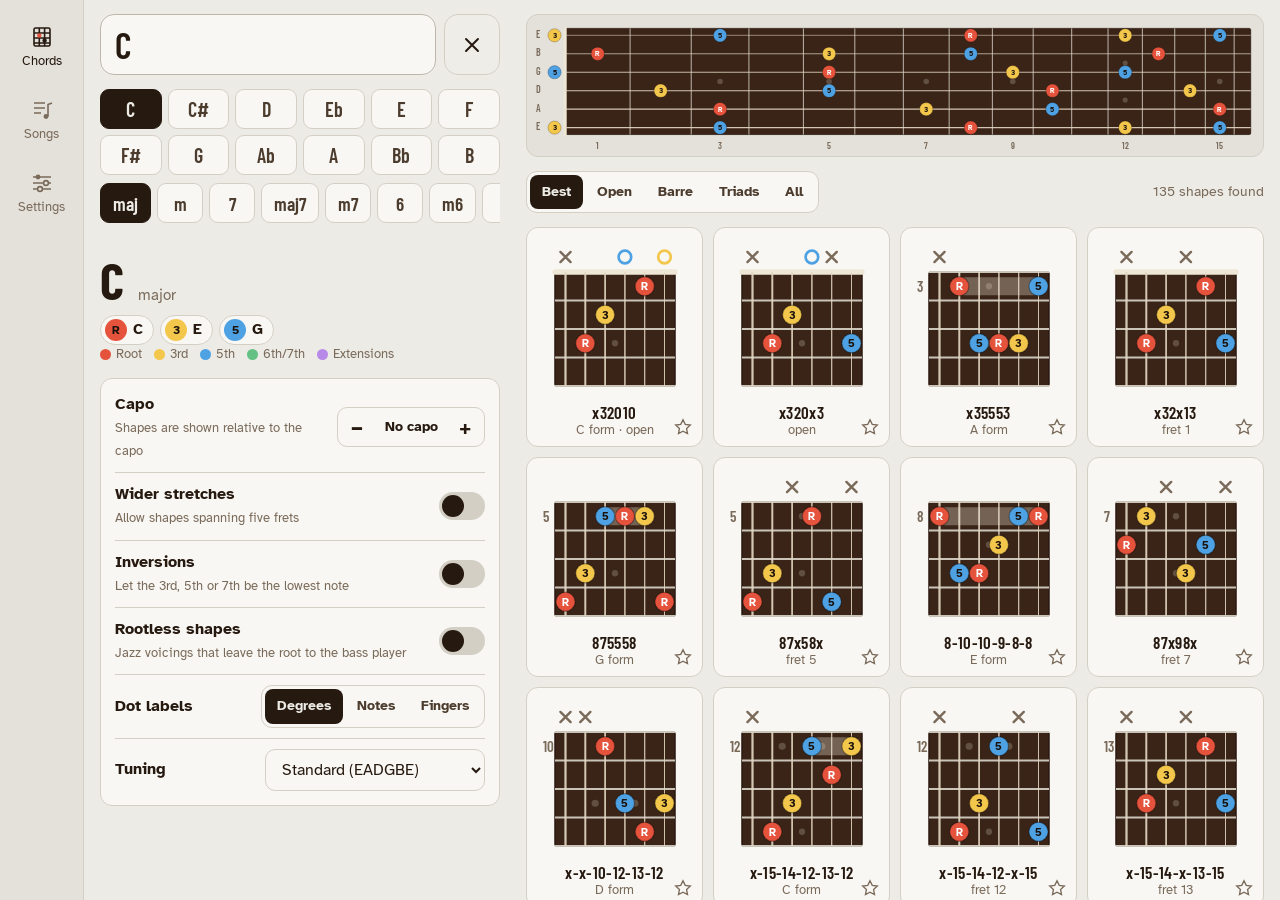
==== web/index.html @ 0d493cba "Fretwise 1.0.0: chord finder, songs, Android shell Co-Authored-By: Claude Opus 5.5 <noreply@anthropi" ====
<!doctype html>
<html lang="en">
<head>
<meta charset="utf-8">
<meta name="viewport" content="width=device-width, initial-scale=1, viewport-fit=cover">
<title>Fretwise</title>
<meta name="description" content="Chord shapes, neck maps and song sheets for guitar.">
<meta name="theme-color" content="#1d1511">
<meta name="apple-mobile-web-app-capable" content="yes">
<meta name="mobile-web-app-capable" content="yes">
<meta name="apple-mobile-web-app-status-bar-style" content="black-translucent">
<meta name="apple-mobile-web-app-title" content="Fretwise">
<link rel="manifest" href="manifest.webmanifest">
<link rel="icon" href="icons/icon-192.png">
<link rel="apple-touch-icon" href="icons/apple-touch-icon.png">
<link rel="stylesheet" href="css/app.css">
</head>
<body>
<div id="app">
  <main id="view" tabindex="-1"></main>
  <nav class="tabs" aria-label="Sections">
    <button data-go="#/chords" aria-label="Chords">
      <svg viewBox="0 0 26 26" fill="none" stroke="currentColor" stroke-width="1.6" aria-hidden="true"><rect x="5" y="4" width="16" height="18" rx="1.5"/><path d="M5 9h16M5 14h16M5 19h16M10.3 4v18M15.6 4v18"/><circle class="ac" cx="10.3" cy="11.5" r="2.2" fill="currentColor" stroke="none"/><circle cx="15.6" cy="16.5" r="2.2" fill="currentColor" stroke="none"/></svg>
      <span>Chords</span>
    </button>
    <button data-go="#/songs" aria-label="Songs">
      <svg viewBox="0 0 26 26" fill="none" stroke="currentColor" stroke-width="1.6" aria-hidden="true"><path d="M5 6h11M5 11h11M5 16h7"/><path d="M19 19.5V7.5l4-1.5"/><circle class="ac" cx="17" cy="19.5" r="2.4" fill="currentColor" stroke="none"/></svg>
      <span>Songs</span>
    </button>
    <button data-go="#/settings" aria-label="Settings">
      <svg viewBox="0 0 26 26" fill="none" stroke="currentColor" stroke-width="1.6" aria-hidden="true"><path d="M4 7h18M4 13h18M4 19h18"/><circle class="ac" cx="9" cy="7" r="2.4" fill="currentColor" stroke="none"/><circle cx="17" cy="13" r="2.4" fill="var(--bg-2)"/><circle cx="11" cy="19" r="2.4" fill="var(--bg-2)"/></svg>
      <span>Settings</span>
    </button>
  </nav>
</div>
<div id="toast" class="hidden" role="status" aria-live="polite"></div>
<script type="module" src="js/app.js"></script>
</body>
</html>
---- web/css/app.css ----
@font-face { font-family: "Atkinson"; src: url(../fonts/atkinson-hyperlegible-latin-400-normal.woff2) format("woff2"); font-weight: 400; font-display: swap; }
@font-face { font-family: "Atkinson"; src: url(../fonts/atkinson-hyperlegible-latin-700-normal.woff2) format("woff2"); font-weight: 700; font-display: swap; }
@font-face { font-family: "Barlow C"; src: url(../fonts/barlow-condensed-latin-500-normal.woff2) format("woff2"); font-weight: 500; font-display: swap; }
@font-face { font-family: "Barlow C"; src: url(../fonts/barlow-condensed-latin-600-normal.woff2) format("woff2"); font-weight: 600; font-display: swap; }
@font-face { font-family: "Barlow C"; src: url(../fonts/barlow-condensed-latin-700-normal.woff2) format("woff2"); font-weight: 700; font-display: swap; }

/* Stage: dark, warm, for dim rooms and gigs */
:root, :root[data-theme="stage"] {
  --bg: #1d1511;
  --bg-2: #241a15;
  --panel: #2b201a;
  --panel-2: #352820;
  --line: #4a392d;
  --line-2: #5d483a;
  --ink: #f2eadf;
  --ink-2: #d2c4b2;
  --muted: #a08d79;
  --chord: #f0bc68;
  --focus: #8fd0ff;
  --on-accent: #1d1511;
  --shadow: 0 10px 30px rgba(0, 0, 0, .45);
  color-scheme: dark;
}
/* Day: pale, for practice by a window */
:root[data-theme="day"] {
  --bg: #ecebe6;
  --bg-2: #e3e1da;
  --panel: #f8f7f3;
  --panel-2: #efede7;
  --line: #d3cfc4;
  --line-2: #bdb7aa;
  --ink: #26190f;
  --ink-2: #4c3c2e;
  --muted: #7a6a5a;
  --chord: #a3511c;
  --focus: #1d6fb8;
  --on-accent: #fff;
  --shadow: 0 10px 30px rgba(60, 40, 20, .18);
  color-scheme: light;
}
@media (prefers-color-scheme: light) {
  :root:not([data-theme]) , :root[data-theme="auto"] {
    --bg: #ecebe6; --bg-2: #e3e1da; --panel: #f8f7f3; --panel-2: #efede7; --line: #d3cfc4; --line-2: #bdb7aa;
    --ink: #26190f; --ink-2: #4c3c2e; --muted: #7a6a5a; --chord: #a3511c; --focus: #1d6fb8; --on-accent: #fff;
    --shadow: 0 10px 30px rgba(60, 40, 20, .18); color-scheme: light;
  }
}
:root {
  /* Degree colours: the same in both themes so a shape always reads the same */
  --deg-root: #e5533d;
  --deg-third: #f3c64c;
  --deg-fifth: #4ea2e3;
  --deg-seventh: #63c184;
  --deg-ext: #b88ae8;
  --deg-bass: #a8a196;
  /* The fretboard itself */
  --wood: #3a2418;
  --wood-edge: #2a190f;
  --fret: #c9c3b8;
  --nut: #efe7d6;
  --string: #e4d8c3;
  --inlay: #efe7d8;
  --font-ui: "Atkinson", system-ui, -apple-system, "Segoe UI", Roboto, sans-serif;
  --font-chord: "Barlow C", "Roboto Condensed", "Arial Narrow", sans-serif;
  --r: 12px;
  --safe-t: env(safe-area-inset-top, 0px);
  --safe-b: env(safe-area-inset-bottom, 0px);
  --safe-l: env(safe-area-inset-left, 0px);
  --safe-r: env(safe-area-inset-right, 0px);
}

* { box-sizing: border-box; }
html, body { margin: 0; height: 100%; }
body {
  background: var(--bg);
  color: var(--ink);
  font: 400 16px/1.45 var(--font-ui);
  -webkit-text-size-adjust: 100%;
  -webkit-tap-highlight-color: transparent;
  overscroll-behavior-y: none;
}
button, input, select, textarea { font: inherit; color: inherit; }
button { cursor: pointer; }
:focus-visible { outline: 2px solid var(--focus); outline-offset: 2px; }
.hidden { display: none !important; }
.muted { color: var(--muted); }
.sr { position: absolute; width: 1px; height: 1px; overflow: hidden; clip: rect(0 0 0 0); }

/* ---------- shell ---------- */
#app { display: grid; height: 100%; grid-template-rows: 1fr auto; }
#view { overflow-y: auto; overflow-x: hidden; -webkit-overflow-scrolling: touch; padding-top: var(--safe-t); padding-left: var(--safe-l); padding-right: var(--safe-r); }
nav.tabs {
  display: flex; justify-content: space-around;
  background: var(--bg-2); border-top: 1px solid var(--line);
  padding: 4px 8px calc(4px + var(--safe-b));
}
nav.tabs button {
  flex: 1; max-width: 160px; background: none; border: 0; padding: 6px 4px 4px;
  display: flex; flex-direction: column; align-items: center; gap: 2px;
  color: var(--muted); font-size: 13px; border-radius: 10px;
}
nav.tabs button svg { width: 26px; height: 26px; }
nav.tabs button[aria-current="page"] { color: var(--ink); }
nav.tabs button[aria-current="page"] svg .ac { fill: var(--deg-root); }

@media (min-width: 900px) {
  #app { grid-template-columns: 84px 1fr; grid-template-rows: 1fr; }
  nav.tabs { order: -1; flex-direction: column; justify-content: flex-start; gap: 6px; border-top: 0; border-right: 1px solid var(--line); padding: calc(14px + var(--safe-t)) 6px 14px calc(6px + var(--safe-l)); }
  nav.tabs button { flex: 0; padding: 10px 4px; }
  #view { padding-left: 0; }
}

.page { padding: 14px 16px 40px; max-width: 1400px; margin: 0 auto; }
.page h1 { font: 700 26px/1.2 var(--font-ui); margin: 6px 0 14px; letter-spacing: -.01em; }
.row { display: flex; gap: 8px; align-items: center; flex-wrap: wrap; }
.grow { flex: 1; min-width: 0; }

.btn {
  display: inline-flex; align-items: center; justify-content: center; gap: 6px;
  min-height: 42px; padding: 0 14px; border-radius: 10px;
  background: var(--panel-2); border: 1px solid var(--line); color: var(--ink);
  font-weight: 700; font-size: 15px; white-space: nowrap;
}
.btn svg { width: 20px; height: 20px; }
.btn.pri { background: var(--ink); color: var(--bg); border-color: var(--ink); }
.btn.ghost { background: none; border-color: transparent; }
.btn.sm { min-height: 34px; padding: 0 10px; font-size: 14px; border-radius: 8px; }
.btn.icon { padding: 0; width: 42px; }
.btn.sm.icon { width: 34px; }
.btn.danger { color: var(--deg-root); }
.btn:disabled { opacity: .4; cursor: default; }

.inp, .sel, textarea.inp {
  background: var(--panel); border: 1px solid var(--line); border-radius: 10px;
  min-height: 42px; padding: 8px 12px; width: 100%;
}
textarea.inp { min-height: 50vh; font: 400 15px/1.5 ui-monospace, "SF Mono", Menlo, Consolas, monospace; resize: vertical; white-space: pre; overflow-wrap: normal; overflow-x: auto; }
label.f { display: grid; gap: 4px; font-size: 14px; color: var(--muted); }
label.f > span { font-weight: 700; color: var(--ink-2); }

.seg { display: inline-flex; background: var(--panel); border: 1px solid var(--line); border-radius: 11px; padding: 3px; gap: 2px; overflow-x: auto; max-width: 100%; scrollbar-width: none; }
.seg::-webkit-scrollbar { display: none; }
.seg button { border: 0; background: none; padding: 7px 12px; border-radius: 8px; color: var(--ink-2); font-weight: 700; font-size: 14px; white-space: nowrap; }
.seg button[aria-pressed="true"] { background: var(--ink); color: var(--bg); }

.stepper { display: inline-flex; align-items: center; background: var(--panel); border: 1px solid var(--line); border-radius: 10px; }
.stepper button { background: none; border: 0; width: 38px; height: 38px; font-size: 20px; font-weight: 700; color: var(--ink); }
.stepper output { min-width: 70px; text-align: center; font-weight: 700; font-size: 14px; }
.stepper output small { display: block; font-weight: 400; color: var(--muted); font-size: 11.5px; line-height: 1; }

.toggle { display: flex; align-items: center; gap: 12px; padding: 10px 0; }
.toggle input { appearance: none; width: 46px; height: 28px; border-radius: 14px; background: var(--line); position: relative; flex: none; margin: 0; transition: background .15s; }
.toggle input::after { content: ""; position: absolute; top: 3px; left: 3px; width: 22px; height: 22px; border-radius: 50%; background: var(--ink); transition: transform .15s; }
.toggle input:checked { background: var(--deg-seventh); }
.toggle input:checked::after { transform: translateX(18px); background: #fff; }
.toggle .t { flex: 1; }
.toggle .t b { display: block; }
.toggle .t small { color: var(--muted); }

/* ---------- chord finder ---------- */
.finder { display: grid; gap: 14px; grid-template-columns: minmax(0, 1fr); }
.symbol-bar { display: flex; gap: 8px; align-items: stretch; }
.symbol-input {
  flex: 1; min-width: 0; background: var(--panel); border: 1px solid var(--line-2); border-radius: 14px;
  font: 600 36px/1 var(--font-chord); padding: 8px 14px; color: var(--ink); letter-spacing: .01em;
}
.symbol-input::placeholder { color: var(--muted); font-weight: 500; }
.symbol-bar .btn { min-height: 56px; width: 56px; border-radius: 14px; padding: 0; }
.symbol-bar .btn svg { width: 24px; height: 24px; }

.keypad { display: grid; gap: 8px; grid-template-columns: minmax(0, 1fr); }
.roots { display: grid; grid-template-columns: repeat(6, 1fr); gap: 6px; }
.roots button, .quals button {
  background: var(--panel); border: 1px solid var(--line); border-radius: 9px; min-height: 40px;
  font: 600 20px/1 var(--font-chord); color: var(--ink-2);
}
.roots button[aria-pressed="true"], .quals button[aria-pressed="true"] { background: var(--ink); color: var(--bg); border-color: var(--ink); }
.quals { display: flex; gap: 6px; overflow-x: auto; padding-bottom: 2px; scrollbar-width: none; }
.quals::-webkit-scrollbar { display: none; }
.quals button { flex: none; padding: 0 12px; font-size: 19px; min-width: 46px; }
.recent { display: flex; gap: 6px; flex-wrap: wrap; align-items: center; }
.recent .lbl { font-size: 13px; color: var(--muted); margin-right: 2px; }
.recent button { background: none; border: 1px solid var(--line); border-radius: 999px; padding: 3px 11px; font: 600 17px/1.2 var(--font-chord); color: var(--ink-2); }

.chord-head { display: flex; align-items: baseline; gap: 14px; flex-wrap: wrap; }
.chord-head h2 { font: 700 52px/1 var(--font-chord); margin: 0; letter-spacing: -.005em; }
.chord-head .desc { color: var(--muted); font-size: 15px; }
.tones { display: flex; gap: 6px; flex-wrap: wrap; margin-top: 8px; }
.tone { display: inline-flex; align-items: center; gap: 6px; padding: 3px 10px 3px 4px; border-radius: 999px; background: var(--panel); border: 1px solid var(--line); font-size: 15px; }
.tone i { font: 700 12px/1 var(--font-ui); font-style: normal; min-width: 22px; height: 22px; padding: 0 5px; border-radius: 11px; display: inline-grid; place-items: center; color: #1b120c; }
.tone.opt { opacity: .7; border-style: dashed; }
.tone b { font-weight: 700; }
.hint { color: var(--muted); font-size: 14px; }
.err { color: var(--deg-root); font-weight: 700; }

.neck-wrap { overflow-x: auto; border-radius: 12px; background: var(--bg-2); border: 1px solid var(--line); padding: 8px 6px 2px; scrollbar-width: thin; }
.neck-wrap svg { display: block; width: 860px; height: auto; }
@media (min-width: 1150px) { .neck-wrap svg { width: 100%; } }

.shape-tools { display: flex; gap: 10px; flex-wrap: wrap; align-items: center; justify-content: space-between; }
.count { color: var(--muted); font-size: 14px; }
.group-title { font: 700 15px/1.2 var(--font-ui); color: var(--ink-2); margin: 16px 0 8px; }

.vgrid { display: grid; grid-template-columns: repeat(auto-fill, minmax(150px, 1fr)); gap: 10px; }
@media (max-width: 420px) { .vgrid { grid-template-columns: repeat(2, 1fr); gap: 8px; } }
.vcard {
  position: relative; background: var(--panel); border: 1px solid var(--line); border-radius: var(--r);
  padding: 8px 6px 8px; display: flex; flex-direction: column; align-items: center; text-align: center;
}
.vcard[aria-selected="true"] { border-color: var(--ink-2); box-shadow: 0 0 0 1px var(--ink-2) inset; }
.vcard .hit { position: absolute; inset: 0; background: none; border: 0; border-radius: var(--r); }
.vcard svg.cbox { width: 100%; max-width: 150px; height: auto; pointer-events: none; }
.vcard .cap { font: 600 17px/1.15 var(--font-chord); color: var(--ink); letter-spacing: .02em; margin-top: 2px; }
.vcard .tags { font-size: 12.5px; color: var(--muted); line-height: 1.25; min-height: 1.25em; }
.vcard .star { position: absolute; bottom: 2px; right: 2px; z-index: 1; background: none; border: 0; width: 34px; height: 34px; display: grid; place-items: center; color: var(--muted); }
.vcard .star svg { width: 20px; height: 20px; }
.vcard .star[aria-pressed="true"] { color: var(--deg-third); }
.more { display: flex; justify-content: center; margin-top: 14px; }

/* chord box drawing */
svg .wood { fill: var(--wood); stroke: var(--wood-edge); stroke-width: 1; }
svg .fret { stroke: var(--fret); stroke-width: 1.2; }
svg .nut { stroke: var(--nut); stroke-width: 3.6; stroke-linecap: round; }
svg .string { stroke: var(--string); opacity: .9; }
svg .inlay { fill: var(--inlay); opacity: .22; }
svg .fretno { font: 600 10px var(--font-chord); fill: var(--muted); }
svg .mute { stroke: var(--muted); stroke-width: 1.6; stroke-linecap: round; fill: none; }
svg .barre { fill: var(--nut); opacity: .32; }
svg .open { fill: none; stroke-width: 1.8; }
svg .open.deg-root { stroke: var(--deg-root); }
svg .open.deg-third { stroke: var(--deg-third); }
svg .open.deg-fifth { stroke: var(--deg-fifth); }
svg .open.deg-seventh { stroke: var(--deg-seventh); }
svg .open.deg-ext { stroke: var(--deg-ext); }
svg .open.deg-bass, svg .open.deg-x { stroke: var(--deg-bass); }
svg .dot circle, svg .nd circle { stroke: rgba(0, 0, 0, .35); stroke-width: .8; }
svg .dot text { font: 700 7.4px var(--font-ui); fill: #1b120c; }
svg .dot text.small { font-size: 6px; }
svg .deg-root circle { fill: var(--deg-root); }
svg .deg-third circle { fill: var(--deg-third); }
svg .deg-fifth circle { fill: var(--deg-fifth); }
svg .deg-seventh circle { fill: var(--deg-seventh); }
svg .deg-ext circle { fill: var(--deg-ext); }
svg .deg-bass circle { fill: var(--deg-bass); }
svg .deg-root text { fill: #fff; }
svg.neck .strname { font: 600 13px var(--font-chord); fill: var(--muted); }
svg.neck .fretno { font-size: 12px; }
svg.neck .nd text { font: 700 9.6px var(--font-ui); fill: #1b120c; pointer-events: none; }
svg.neck .nd.deg-root text { fill: #fff; }
svg.neck .nd.dim circle { fill-opacity: .18; stroke-width: 1.2; }
svg.neck .nd.dim.deg-root circle { stroke: var(--deg-root); }
svg.neck .nd.dim.deg-third circle { stroke: var(--deg-third); }
svg.neck .nd.dim.deg-fifth circle { stroke: var(--deg-fifth); }
svg.neck .nd.dim.deg-seventh circle { stroke: var(--deg-seventh); }
svg.neck .nd.dim.deg-ext circle { stroke: var(--deg-ext); }
svg.neck .nd.dim text { fill: var(--ink-2); opacity: .75; }
svg.neck .nd { cursor: pointer; }
svg.neck .mutex { font: 700 13px var(--font-ui); fill: var(--muted); }

.legend { display: flex; gap: 12px; flex-wrap: wrap; font-size: 13px; color: var(--muted); }
.legend span { display: inline-flex; align-items: center; gap: 5px; }
.legend i { width: 11px; height: 11px; border-radius: 50%; display: inline-block; }

.opts-inline { display: none; }
@media (min-width: 900px) { .opts-inline { display: block; } .opts-btn { display: none !important; } }
.options-panel { background: var(--panel); border: 1px solid var(--line); border-radius: var(--r); padding: 4px 14px; }
.options-panel .toggle + .toggle { border-top: 1px solid var(--line); }

@media (min-width: 900px) {
  .finder { grid-template-columns: minmax(330px, 400px) minmax(0, 1fr); align-items: start; column-gap: 26px; }
  .finder .left { position: sticky; top: 14px; display: grid; gap: 14px; }
  .finder .right { display: grid; gap: 14px; min-width: 0; }
  .finder .neck-row { grid-column: 1 / -1; }
}
.finder .left, .finder .right { display: grid; gap: 14px; min-width: 0; grid-template-columns: minmax(0, 1fr); }

/* ---------- songs ---------- */
.song-list { display: grid; gap: 8px; }
.song-item {
  display: grid; grid-template-columns: 1fr auto; gap: 2px 10px; text-align: left; width: 100%;
  background: var(--panel); border: 1px solid var(--line); border-radius: var(--r); padding: 12px 14px;
}
.song-item .t { font-weight: 700; font-size: 17px; }
.song-item .a { color: var(--muted); font-size: 14px; grid-column: 1; }
.song-item .k { grid-row: 1 / span 2; grid-column: 2; align-self: center; font: 600 22px/1 var(--font-chord); color: var(--chord); }
.song-item .ch { grid-column: 1 / -1; font: 500 15px/1.3 var(--font-chord); color: var(--ink-2); white-space: nowrap; overflow: hidden; text-overflow: ellipsis; }
.empty { text-align: center; padding: 40px 16px; color: var(--muted); }
.empty b { display: block; color: var(--ink); font-size: 18px; margin-bottom: 4px; }

.song-top { position: sticky; top: 0; z-index: 5; background: var(--bg); padding: 10px 16px 10px; border-bottom: 1px solid var(--line); }
.song-top .title { display: flex; align-items: center; gap: 8px; }
.song-top h1 { font: 700 21px/1.15 var(--font-ui); margin: 0; }
.song-top .by { color: var(--muted); font-size: 14px; }
.song-tools { display: flex; gap: 8px; flex-wrap: wrap; align-items: center; margin-top: 10px; }
.song-tools .sounds { font-size: 13px; color: var(--muted); }
@media (max-width: 899px) {
  .song-tools { flex-wrap: nowrap; overflow-x: auto; margin: 10px -16px 0; padding: 0 16px; scrollbar-width: none; }
  .song-tools::-webkit-scrollbar { display: none; }
  .song-tools > * { flex: none; }
}
.song-body-wrap { display: grid; }
@media (min-width: 900px) {
  .song-body-wrap { grid-template-columns: 1fr 300px; }
  .song-body-wrap .side { position: sticky; top: 132px; align-self: start; max-height: calc(100vh - 150px); overflow-y: auto; padding: 14px 16px 30px 6px; }
  .song-body-wrap .side .vgrid { grid-template-columns: 1fr 1fr; }
}
@media (max-width: 899px) { .song-body-wrap .side { display: none; } }
.song-strip { display: flex; gap: 8px; overflow-x: auto; padding: 10px 16px 4px; scrollbar-width: none; }
.song-strip::-webkit-scrollbar { display: none; }
.song-strip .vcard { flex: none; width: 104px; padding: 4px 4px 6px; }
.song-strip .vcard .cap { font-size: 18px; }
.song-strip .vcard .tags { display: none; }
@media (min-width: 900px) { .song-strip { display: none; } }

.song-body { padding: 10px 16px 50vh; font-size: var(--song-font, 20px); line-height: 1.25; max-width: 900px; }
.song-body .meta { color: var(--muted); font-size: 14px; margin-bottom: 10px; }
.sec { margin: 0 0 1.1em; }
.sec-label { font: 700 .72em/1.2 var(--font-ui); color: var(--muted); margin-bottom: .35em; }
.sec.chorus { border-left: 3px solid var(--line-2); padding-left: .7em; }
.line { display: flex; flex-wrap: wrap; align-items: flex-end; min-height: 1.25em; }
.line + .line { margin-top: .12em; }
.chunk { display: inline-flex; flex-direction: column; white-space: pre; }
.chunk .c { font: 600 1.02em/1.15 var(--font-chord); color: var(--chord); padding-right: .4em; min-height: 1.15em; cursor: pointer; }
.chunk .c:empty { cursor: default; }
.line.nochords .c { display: none; }
.line.chords-only .l { display: none; }
.line.chords-only .c { padding-right: .9em; }
.cmt { font-style: italic; color: var(--muted); font-size: .8em; margin: .3em 0; }
.ref { font-weight: 700; color: var(--ink-2); font-size: .85em; }
.blank { height: .7em; }
pre.tab { font: 400 .7em/1.3 ui-monospace, Menlo, Consolas, monospace; overflow-x: auto; margin: .3em 0; }
.grid-bars { display: grid; grid-template-columns: repeat(4, 1fr); border-left: 2px solid var(--line-2); margin-bottom: 4px; }
.grid-bars .bar { border-right: 2px solid var(--line-2); padding: .25em .5em; min-height: 2.2em; display: flex; gap: .6em; align-items: center; font: 600 1.05em/1.1 var(--font-chord); color: var(--chord); }
.grid-bars .bar .rn { display: block; font: 400 .55em/1 var(--font-ui); color: var(--muted); }
.grid-bars .bar span { cursor: pointer; }

.chart .sec-chart { margin-bottom: 1.1em; }
.chips { display: flex; flex-wrap: wrap; gap: .4em; }
.chip { background: var(--panel); border: 1px solid var(--line); border-radius: 10px; padding: .25em .6em .3em; text-align: center; cursor: pointer; }
.chip b { display: block; font: 600 1.05em/1.1 var(--font-chord); color: var(--chord); }
.chip small { display: block; font-size: .6em; color: var(--muted); }

/* ---------- sheet (bottom sheet / dialog) ---------- */
.scrim { position: fixed; inset: 0; background: rgba(10, 6, 4, .55); z-index: 40; }
.sheet {
  position: fixed; left: 0; right: 0; bottom: 0; z-index: 41; max-height: 86vh; overflow-y: auto;
  background: var(--bg-2); border-top: 1px solid var(--line-2); border-radius: 18px 18px 0 0;
  padding: 10px 16px calc(20px + var(--safe-b)); box-shadow: var(--shadow);
}
@media (min-width: 900px) {
  .sheet { left: 50%; right: auto; bottom: auto; top: 50%; transform: translate(-50%, -50%); width: min(760px, 92vw); border-radius: 18px; border: 1px solid var(--line-2); }
}
.sheet .grab { width: 40px; height: 4px; border-radius: 2px; background: var(--line-2); margin: 0 auto 10px; }
.sheet h2 { font: 700 20px/1.2 var(--font-ui); margin: 0 0 4px; }
.sheet .sheet-head { display: flex; align-items: center; justify-content: space-between; gap: 10px; margin-bottom: 10px; }

#toast { position: fixed; left: 50%; bottom: calc(86px + var(--safe-b)); transform: translateX(-50%); background: var(--ink); color: var(--bg); padding: 10px 16px; border-radius: 10px; font-weight: 700; z-index: 60; box-shadow: var(--shadow); max-width: 90vw; text-align: center; }

/* ---------- settings ---------- */
.settings { display: grid; gap: 18px; max-width: 720px; }
.settings section { background: var(--panel); border: 1px solid var(--line); border-radius: var(--r); padding: 6px 16px 10px; }
.settings h2 { font: 700 15px/1.2 var(--font-ui); color: var(--ink-2); margin: 12px 0 6px; }
.settings .f { margin: 8px 0 12px; }
.settings .toggle + .toggle { border-top: 1px solid var(--line); }
.settings p { color: var(--muted); font-size: 14px; margin: 6px 0 10px; }

.editor { display: grid; gap: 12px; max-width: 980px; }
.editor .meta-fields { display: grid; grid-template-columns: 1fr 1fr; gap: 10px; }
@media (max-width: 560px) { .editor .meta-fields { grid-template-columns: 1fr; } }
.editor .help { font-size: 14px; color: var(--muted); }
.editor .help code { background: var(--panel-2); padding: 1px 5px; border-radius: 5px; color: var(--ink-2); }

@media (prefers-reduced-motion: reduce) { * { transition: none !important; scroll-behavior: auto !important; } }
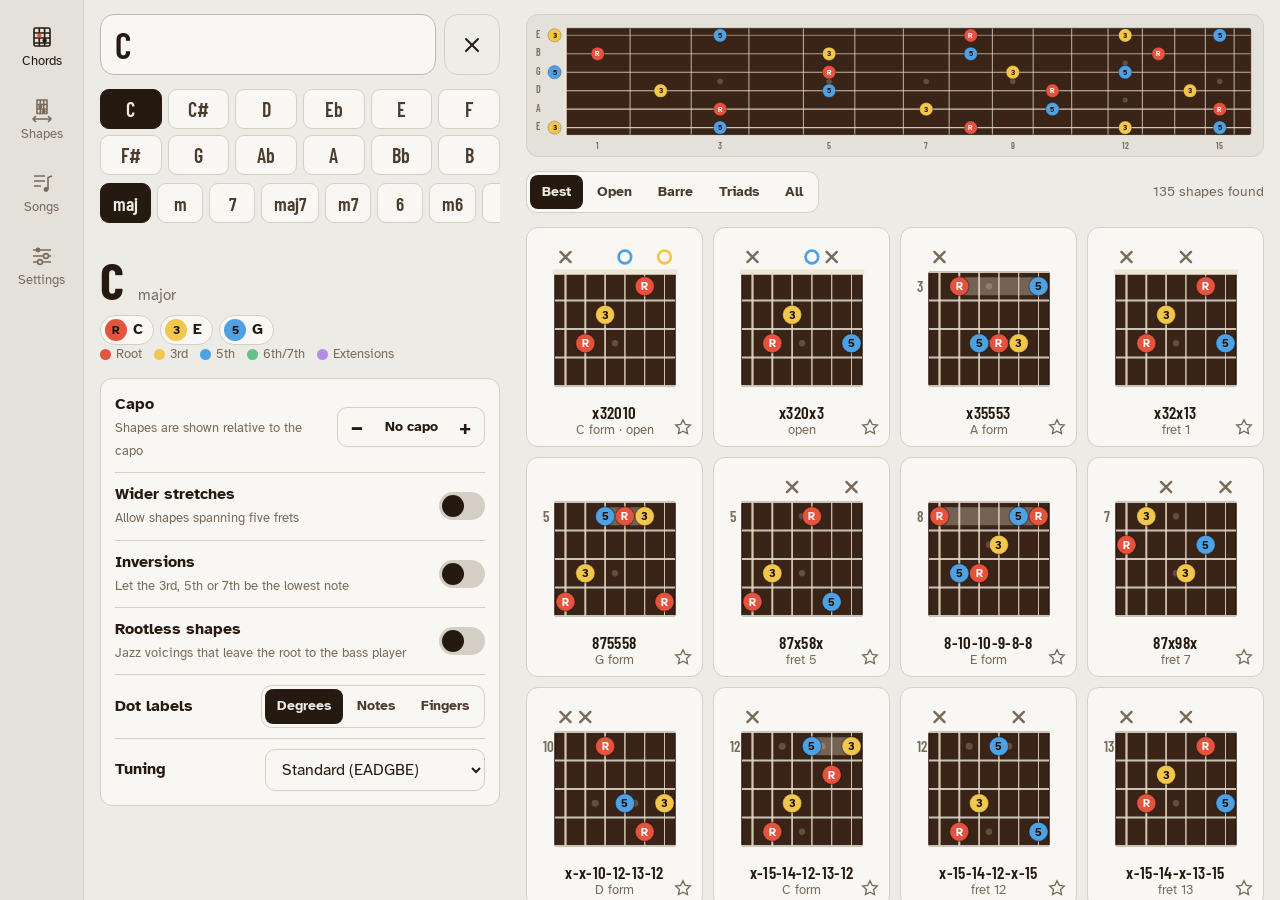
==== commit 38fd69f1: "1.1.0: Shapes tab — movable chord shapes by quality with neck practice Co-Authored-By: Claude Opus 5" ====
--- a/web/index.html
+++ b/web/index.html
@@ -23,6 +23,10 @@
       <svg viewBox="0 0 26 26" fill="none" stroke="currentColor" stroke-width="1.6" aria-hidden="true"><rect x="5" y="4" width="16" height="18" rx="1.5"/><path d="M5 9h16M5 14h16M5 19h16M10.3 4v18M15.6 4v18"/><circle class="ac" cx="10.3" cy="11.5" r="2.2" fill="currentColor" stroke="none"/><circle cx="15.6" cy="16.5" r="2.2" fill="currentColor" stroke="none"/></svg>
       <span>Chords</span>
     </button>
+    <button data-go="#/shapes" aria-label="Shapes">
+      <svg viewBox="0 0 26 26" fill="none" stroke="currentColor" stroke-width="1.6" stroke-linecap="round" stroke-linejoin="round" aria-hidden="true"><path d="M8 3h10M8 7.5h10M8 12h10M8 16.5h10M8 3v13.5M11.3 3v13.5M14.7 3v13.5M18 3v13.5"/><circle class="ac" cx="11.3" cy="9.75" r="2" fill="currentColor" stroke="none"/><circle cx="14.7" cy="14.25" r="2" fill="currentColor" stroke="none"/><path d="M4 22h18M6.5 19.5L4 22l2.5 2.5M19.5 19.5L22 22l-2.5 2.5"/></svg>
+      <span>Shapes</span>
+    </button>
     <button data-go="#/songs" aria-label="Songs">
       <svg viewBox="0 0 26 26" fill="none" stroke="currentColor" stroke-width="1.6" aria-hidden="true"><path d="M5 6h11M5 11h11M5 16h7"/><path d="M19 19.5V7.5l4-1.5"/><circle class="ac" cx="17" cy="19.5" r="2.4" fill="currentColor" stroke="none"/></svg>
       <span>Songs</span>
--- a/web/css/app.css
+++ b/web/css/app.css
@@ -371,3 +371,38 @@
 .editor .help code { background: var(--panel-2); padding: 1px 5px; border-radius: 5px; color: var(--ink-2); }
 
 @media (prefers-reduced-motion: reduce) { * { transition: none !important; scroll-behavior: auto !important; } }
+
+/* ---------- shapes ---------- */
+.quals.wrap { flex-wrap: wrap; overflow: visible; }
+@media (max-width: 899px) { .quals.wrap { flex-wrap: nowrap; overflow-x: auto; margin: 0 -16px; padding: 0 16px 2px; } }
+.shapes-lib { display: grid; gap: 12px; grid-template-columns: minmax(0, 1fr); }
+.shapes-lib h1 { margin-bottom: 2px; }
+.shapes-lib .chord-head { margin-top: 6px; }
+.chipbox { display: inline-flex; align-items: center; gap: 7px; min-height: 38px; padding: 0 12px; border: 1px solid var(--line); border-radius: 10px; background: var(--panel); font-weight: 700; font-size: 14px; color: var(--ink-2); cursor: pointer; }
+.chipbox input { appearance: none; width: 16px; height: 16px; border: 1.6px solid var(--line-2); border-radius: 4px; margin: 0; display: grid; place-items: center; }
+.chipbox input:checked { background: var(--ink); border-color: var(--ink); }
+.chipbox input:checked::after { content: ""; width: 8px; height: 4px; border: solid var(--bg); border-width: 0 0 2px 2px; transform: translateY(-1px) rotate(-45deg); }
+a.vcard.shape { color: inherit; text-decoration: none; }
+a.vcard.shape svg.cbox { pointer-events: none; }
+
+.practice { display: grid; gap: 16px; grid-template-columns: minmax(0, 1fr); padding-top: 16px; }
+.pr-left, .pr-right { display: grid; gap: 14px; min-width: 0; grid-template-columns: minmax(0, 1fr); align-content: start; }
+.pr-box { background: var(--panel); border: 1px solid var(--line); border-radius: var(--r); padding: 12px 8px 4px; display: flex; justify-content: center; }
+.pr-box svg.cbox { width: 100%; max-width: 230px; height: auto; }
+.name-card { display: grid; gap: 2px; justify-items: start; text-align: left; width: 100%; background: var(--panel); border: 1px solid var(--line-2); border-radius: var(--r); padding: 10px 14px 12px; color: var(--muted); font-size: 14px; }
+.name-card .q { font: 700 44px/1 var(--font-chord); color: var(--chord); }
+.name-card.hidden-name { border-style: dashed; }
+.name-card.hidden-name .q { color: var(--muted); }
+.pr-controls { display: grid; gap: 12px; }
+.pr-move { display: flex; gap: 8px; flex-wrap: wrap; align-items: center; }
+.pr-left .toggle { padding: 2px 4px; }
+@media (min-width: 900px) {
+  .practice { grid-template-columns: minmax(260px, 320px) minmax(0, 1fr); column-gap: 26px; align-items: start; }
+}
+@media (max-width: 899px) {
+  .practice { grid-template-columns: minmax(0, 1fr); }
+  .pr-left { grid-template-columns: 132px minmax(0, 1fr); align-items: start; }
+  .pr-left .pr-box { grid-row: span 2; padding: 6px 4px 0; }
+  .name-card .q { font-size: 34px; }
+  .pr-move .seg, .pr-auto .seg { max-width: 100%; }
+}
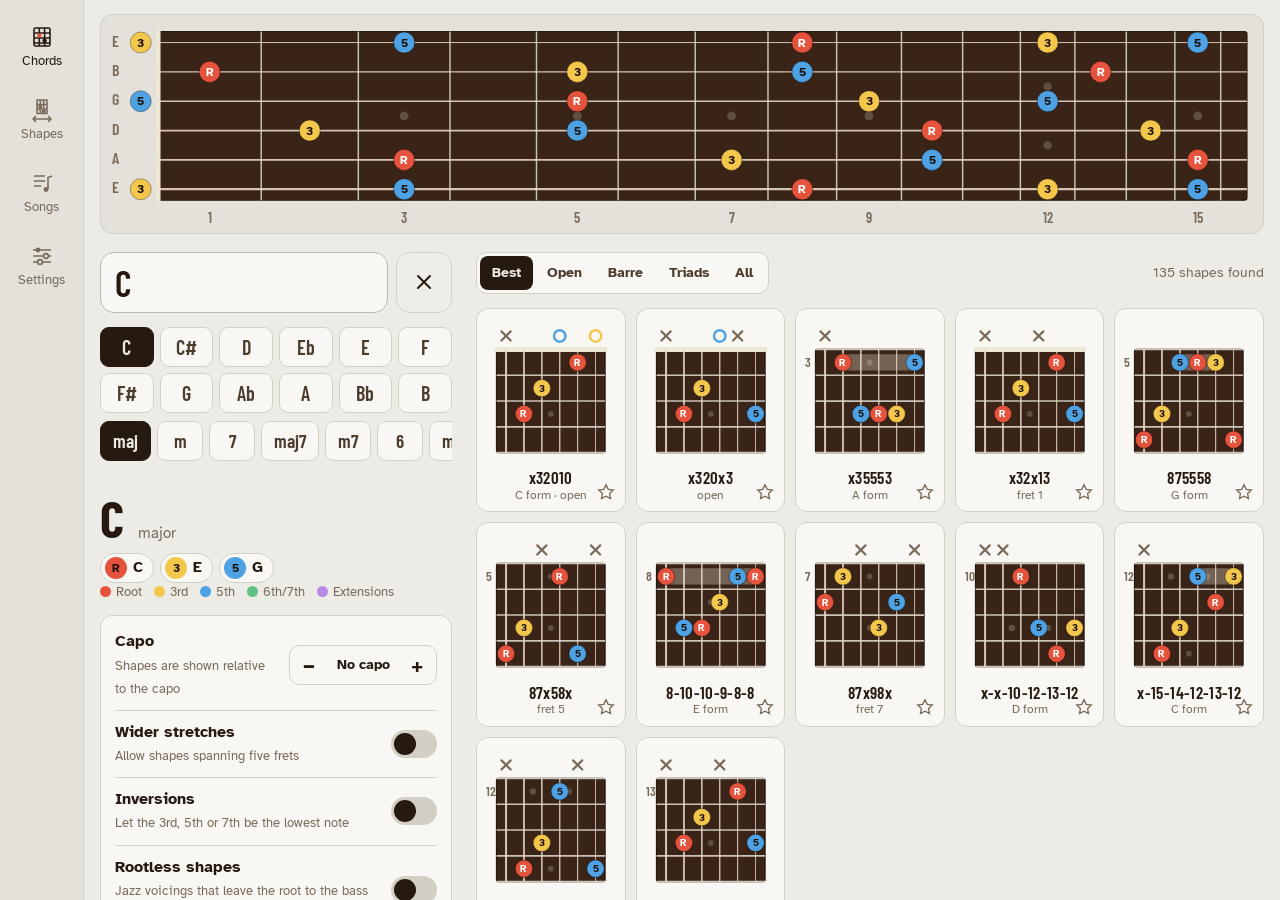
==== commit b73570c6: "1.2.0: scale the interface to the screen on tablets Everything in the stylesheet is in rem; a small " ====
--- a/web/index.html
+++ b/web/index.html
@@ -14,6 +14,34 @@
 <link rel="icon" href="icons/icon-192.png">
 <link rel="apple-touch-icon" href="icons/apple-touch-icon.png">
 <link rel="stylesheet" href="css/app.css">
+<script>
+// Interface size. Everything in the stylesheet is in rem, so this one number scales the whole app.
+// Tablets aim for a layout about 980pt wide in portrait and 1240pt in landscape; phones and desktops stay at 1.
+(function () {
+  var SIZES = { smaller: 0.85, auto: 1, larger: 1.15, largest: 1.3 };
+  function apply() {
+    var size = "auto";
+    try { size = JSON.parse(localStorage.getItem("fretwise.prefs") || "{}").uiSize || "auto"; } catch (e) {}
+    var w = window.innerWidth, h = window.innerHeight;
+    var touch = (navigator.maxTouchPoints || 0) > 0 || (window.matchMedia && matchMedia("(pointer: coarse)").matches);
+    var tablet = touch && Math.min(w, h) >= 700;
+    var s = 1;
+    if (tablet) s = Math.min(2.2, Math.max(1.1, w / (h >= w ? 980 : 1240)));
+    s *= SIZES[size] || 1;
+    var eff = w / s, r = document.documentElement;
+    r.style.fontSize = (16 * s).toFixed(2) + "px";
+    r.classList.toggle("tablet", tablet);
+    r.classList.toggle("wide", eff >= 900);
+    r.classList.toggle("xwide", eff >= 1150);
+    r.classList.toggle("small", eff <= 560);
+    r.classList.toggle("narrow", eff <= 420);
+  }
+  window.__fwScale = apply;
+  apply();
+  window.addEventListener("resize", apply);
+  window.addEventListener("orientationchange", function () { setTimeout(apply, 120); });
+})();
+</script>
 </head>
 <body>
 <div id="app">
--- a/web/css/app.css
+++ b/web/css/app.css
@@ -18,7 +18,7 @@
   --chord: #f0bc68;
   --focus: #8fd0ff;
   --on-accent: #1d1511;
-  --shadow: 0 10px 30px rgba(0, 0, 0, .45);
+  --shadow: 0 0.625rem 1.875rem rgba(0, 0, 0, .45);
   color-scheme: dark;
 }
 /* Day: pale, for practice by a window */
@@ -35,14 +35,14 @@
   --chord: #a3511c;
   --focus: #1d6fb8;
   --on-accent: #fff;
-  --shadow: 0 10px 30px rgba(60, 40, 20, .18);
+  --shadow: 0 0.625rem 1.875rem rgba(60, 40, 20, .18);
   color-scheme: light;
 }
 @media (prefers-color-scheme: light) {
   :root:not([data-theme]) , :root[data-theme="auto"] {
     --bg: #ecebe6; --bg-2: #e3e1da; --panel: #f8f7f3; --panel-2: #efede7; --line: #d3cfc4; --line-2: #bdb7aa;
     --ink: #26190f; --ink-2: #4c3c2e; --muted: #7a6a5a; --chord: #a3511c; --focus: #1d6fb8; --on-accent: #fff;
-    --shadow: 0 10px 30px rgba(60, 40, 20, .18); color-scheme: light;
+    --shadow: 0 0.625rem 1.875rem rgba(60, 40, 20, .18); color-scheme: light;
   }
 }
 :root {
@@ -62,7 +62,7 @@
   --inlay: #efe7d8;
   --font-ui: "Atkinson", system-ui, -apple-system, "Segoe UI", Roboto, sans-serif;
   --font-chord: "Barlow C", "Roboto Condensed", "Arial Narrow", sans-serif;
-  --r: 12px;
+  --r: 0.75rem;
   --safe-t: env(safe-area-inset-top, 0px);
   --safe-b: env(safe-area-inset-bottom, 0px);
   --safe-l: env(safe-area-inset-left, 0px);
@@ -74,14 +74,14 @@
 body {
   background: var(--bg);
   color: var(--ink);
-  font: 400 16px/1.45 var(--font-ui);
+  font: 400 1rem/1.45 var(--font-ui);
   -webkit-text-size-adjust: 100%;
   -webkit-tap-highlight-color: transparent;
   overscroll-behavior-y: none;
 }
 button, input, select, textarea { font: inherit; color: inherit; }
 button { cursor: pointer; }
-:focus-visible { outline: 2px solid var(--focus); outline-offset: 2px; }
+:focus-visible { outline: 0.125rem solid var(--focus); outline-offset: 0.125rem; }
 .hidden { display: none !important; }
 .muted { color: var(--muted); }
 .sr { position: absolute; width: 1px; height: 1px; overflow: hidden; clip: rect(0 0 0 0); }
@@ -92,130 +92,131 @@
 nav.tabs {
   display: flex; justify-content: space-around;
   background: var(--bg-2); border-top: 1px solid var(--line);
-  padding: 4px 8px calc(4px + var(--safe-b));
+  padding: 0.25rem 0.5rem calc(0.25rem + var(--safe-b));
 }
 nav.tabs button {
-  flex: 1; max-width: 160px; background: none; border: 0; padding: 6px 4px 4px;
-  display: flex; flex-direction: column; align-items: center; gap: 2px;
-  color: var(--muted); font-size: 13px; border-radius: 10px;
-}
-nav.tabs button svg { width: 26px; height: 26px; }
+  flex: 1; max-width: 10rem; background: none; border: 0; padding: 0.375rem 0.25rem 0.25rem;
+  display: flex; flex-direction: column; align-items: center; gap: 0.125rem;
+  color: var(--muted); font-size: 0.8125rem; border-radius: 0.625rem;
+}
+nav.tabs button svg { width: 1.625rem; height: 1.625rem; }
 nav.tabs button[aria-current="page"] { color: var(--ink); }
 nav.tabs button[aria-current="page"] svg .ac { fill: var(--deg-root); }
 
-@media (min-width: 900px) {
-  #app { grid-template-columns: 84px 1fr; grid-template-rows: 1fr; }
-  nav.tabs { order: -1; flex-direction: column; justify-content: flex-start; gap: 6px; border-top: 0; border-right: 1px solid var(--line); padding: calc(14px + var(--safe-t)) 6px 14px calc(6px + var(--safe-l)); }
-  nav.tabs button { flex: 0; padding: 10px 4px; }
-  #view { padding-left: 0; }
-}
-
-.page { padding: 14px 16px 40px; max-width: 1400px; margin: 0 auto; }
-.page h1 { font: 700 26px/1.2 var(--font-ui); margin: 6px 0 14px; letter-spacing: -.01em; }
-.row { display: flex; gap: 8px; align-items: center; flex-wrap: wrap; }
+html.wide #app { grid-template-columns: 5.25rem 1fr; grid-template-rows: 1fr; }
+html.wide nav.tabs { order: -1; flex-direction: column; justify-content: flex-start; gap: 0.375rem; border-top: 0; border-right: 1px solid var(--line); padding: calc(0.875rem + var(--safe-t)) 0.375rem 0.875rem calc(0.375rem + var(--safe-l)); }
+html.wide nav.tabs button { flex: 0; padding: 0.625rem 0.25rem; }
+html.wide #view { padding-left: 0; }
+
+
+.page { padding: 0.875rem 1rem 2.5rem; max-width: 87.5rem; margin: 0 auto; }
+.page h1 { font: 700 1.625rem/1.2 var(--font-ui); margin: 0.375rem 0 0.875rem; letter-spacing: -.01em; }
+.row { display: flex; gap: 0.5rem; align-items: center; flex-wrap: wrap; }
 .grow { flex: 1; min-width: 0; }
 
 .btn {
-  display: inline-flex; align-items: center; justify-content: center; gap: 6px;
-  min-height: 42px; padding: 0 14px; border-radius: 10px;
+  display: inline-flex; align-items: center; justify-content: center; gap: 0.375rem;
+  min-height: 2.625rem; padding: 0 0.875rem; border-radius: 0.625rem;
   background: var(--panel-2); border: 1px solid var(--line); color: var(--ink);
-  font-weight: 700; font-size: 15px; white-space: nowrap;
-}
-.btn svg { width: 20px; height: 20px; }
+  font-weight: 700; font-size: 0.9375rem; white-space: nowrap;
+}
+.btn svg { width: 1.25rem; height: 1.25rem; }
 .btn.pri { background: var(--ink); color: var(--bg); border-color: var(--ink); }
 .btn.ghost { background: none; border-color: transparent; }
-.btn.sm { min-height: 34px; padding: 0 10px; font-size: 14px; border-radius: 8px; }
-.btn.icon { padding: 0; width: 42px; }
-.btn.sm.icon { width: 34px; }
+.btn.sm { min-height: 2.125rem; padding: 0 0.625rem; font-size: 0.875rem; border-radius: 0.5rem; }
+.btn.icon { padding: 0; width: 2.625rem; }
+.btn.sm.icon { width: 2.125rem; }
 .btn.danger { color: var(--deg-root); }
 .btn:disabled { opacity: .4; cursor: default; }
 
 .inp, .sel, textarea.inp {
-  background: var(--panel); border: 1px solid var(--line); border-radius: 10px;
-  min-height: 42px; padding: 8px 12px; width: 100%;
-}
-textarea.inp { min-height: 50vh; font: 400 15px/1.5 ui-monospace, "SF Mono", Menlo, Consolas, monospace; resize: vertical; white-space: pre; overflow-wrap: normal; overflow-x: auto; }
-label.f { display: grid; gap: 4px; font-size: 14px; color: var(--muted); }
+  background: var(--panel); border: 1px solid var(--line); border-radius: 0.625rem;
+  min-height: 2.625rem; padding: 0.5rem 0.75rem; width: 100%;
+}
+textarea.inp { min-height: 50vh; font: 400 0.9375rem/1.5 ui-monospace, "SF Mono", Menlo, Consolas, monospace; resize: vertical; white-space: pre; overflow-wrap: normal; overflow-x: auto; }
+label.f { display: grid; gap: 0.25rem; font-size: 0.875rem; color: var(--muted); }
 label.f > span { font-weight: 700; color: var(--ink-2); }
 
-.seg { display: inline-flex; background: var(--panel); border: 1px solid var(--line); border-radius: 11px; padding: 3px; gap: 2px; overflow-x: auto; max-width: 100%; scrollbar-width: none; }
+.seg { display: inline-flex; background: var(--panel); border: 1px solid var(--line); border-radius: 0.6875rem; padding: 0.1875rem; gap: 0.125rem; overflow-x: auto; max-width: 100%; scrollbar-width: none; }
 .seg::-webkit-scrollbar { display: none; }
-.seg button { border: 0; background: none; padding: 7px 12px; border-radius: 8px; color: var(--ink-2); font-weight: 700; font-size: 14px; white-space: nowrap; }
+.seg button { border: 0; background: none; padding: 0.4375rem 0.75rem; border-radius: 0.5rem; color: var(--ink-2); font-weight: 700; font-size: 0.875rem; white-space: nowrap; }
 .seg button[aria-pressed="true"] { background: var(--ink); color: var(--bg); }
 
-.stepper { display: inline-flex; align-items: center; background: var(--panel); border: 1px solid var(--line); border-radius: 10px; }
-.stepper button { background: none; border: 0; width: 38px; height: 38px; font-size: 20px; font-weight: 700; color: var(--ink); }
-.stepper output { min-width: 70px; text-align: center; font-weight: 700; font-size: 14px; }
-.stepper output small { display: block; font-weight: 400; color: var(--muted); font-size: 11.5px; line-height: 1; }
-
-.toggle { display: flex; align-items: center; gap: 12px; padding: 10px 0; }
-.toggle input { appearance: none; width: 46px; height: 28px; border-radius: 14px; background: var(--line); position: relative; flex: none; margin: 0; transition: background .15s; }
-.toggle input::after { content: ""; position: absolute; top: 3px; left: 3px; width: 22px; height: 22px; border-radius: 50%; background: var(--ink); transition: transform .15s; }
+.stepper { display: inline-flex; align-items: center; background: var(--panel); border: 1px solid var(--line); border-radius: 0.625rem; }
+.stepper button { background: none; border: 0; width: 2.375rem; height: 2.375rem; font-size: 1.25rem; font-weight: 700; color: var(--ink); }
+.stepper output { min-width: 4.375rem; text-align: center; font-weight: 700; font-size: 0.875rem; }
+.stepper output small { display: block; font-weight: 400; color: var(--muted); font-size: 0.7188rem; line-height: 1; }
+
+.toggle { display: flex; align-items: center; gap: 0.75rem; padding: 0.625rem 0; }
+.toggle input { appearance: none; width: 2.875rem; height: 1.75rem; border-radius: 0.875rem; background: var(--line); position: relative; flex: none; margin: 0; transition: background .15s; }
+.toggle input::after { content: ""; position: absolute; top: 0.1875rem; left: 0.1875rem; width: 1.375rem; height: 1.375rem; border-radius: 50%; background: var(--ink); transition: transform .15s; }
 .toggle input:checked { background: var(--deg-seventh); }
-.toggle input:checked::after { transform: translateX(18px); background: #fff; }
+.toggle input:checked::after { transform: translateX(1.125rem); background: #fff; }
 .toggle .t { flex: 1; }
 .toggle .t b { display: block; }
 .toggle .t small { color: var(--muted); }
 
 /* ---------- chord finder ---------- */
-.finder { display: grid; gap: 14px; grid-template-columns: minmax(0, 1fr); }
-.symbol-bar { display: flex; gap: 8px; align-items: stretch; }
+.finder { display: grid; gap: 0.875rem; grid-template-columns: minmax(0, 1fr); }
+.symbol-bar { display: flex; gap: 0.5rem; align-items: stretch; }
 .symbol-input {
-  flex: 1; min-width: 0; background: var(--panel); border: 1px solid var(--line-2); border-radius: 14px;
-  font: 600 36px/1 var(--font-chord); padding: 8px 14px; color: var(--ink); letter-spacing: .01em;
+  flex: 1; min-width: 0; background: var(--panel); border: 1px solid var(--line-2); border-radius: 0.875rem;
+  font: 600 2.25rem/1 var(--font-chord); padding: 0.5rem 0.875rem; color: var(--ink); letter-spacing: .01em;
 }
 .symbol-input::placeholder { color: var(--muted); font-weight: 500; }
-.symbol-bar .btn { min-height: 56px; width: 56px; border-radius: 14px; padding: 0; }
-.symbol-bar .btn svg { width: 24px; height: 24px; }
-
-.keypad { display: grid; gap: 8px; grid-template-columns: minmax(0, 1fr); }
-.roots { display: grid; grid-template-columns: repeat(6, 1fr); gap: 6px; }
+.symbol-bar .btn { min-height: 3.5rem; width: 3.5rem; border-radius: 0.875rem; padding: 0; }
+.symbol-bar .btn svg { width: 1.5rem; height: 1.5rem; }
+
+.keypad { display: grid; gap: 0.5rem; grid-template-columns: minmax(0, 1fr); }
+.roots { display: grid; grid-template-columns: repeat(6, 1fr); gap: 0.375rem; }
 .roots button, .quals button {
-  background: var(--panel); border: 1px solid var(--line); border-radius: 9px; min-height: 40px;
-  font: 600 20px/1 var(--font-chord); color: var(--ink-2);
+  background: var(--panel); border: 1px solid var(--line); border-radius: 0.5625rem; min-height: 2.5rem;
+  font: 600 1.25rem/1 var(--font-chord); color: var(--ink-2);
 }
 .roots button[aria-pressed="true"], .quals button[aria-pressed="true"] { background: var(--ink); color: var(--bg); border-color: var(--ink); }
-.quals { display: flex; gap: 6px; overflow-x: auto; padding-bottom: 2px; scrollbar-width: none; }
+.quals { display: flex; gap: 0.375rem; overflow-x: auto; padding-bottom: 0.125rem; scrollbar-width: none; }
 .quals::-webkit-scrollbar { display: none; }
-.quals button { flex: none; padding: 0 12px; font-size: 19px; min-width: 46px; }
-.recent { display: flex; gap: 6px; flex-wrap: wrap; align-items: center; }
-.recent .lbl { font-size: 13px; color: var(--muted); margin-right: 2px; }
-.recent button { background: none; border: 1px solid var(--line); border-radius: 999px; padding: 3px 11px; font: 600 17px/1.2 var(--font-chord); color: var(--ink-2); }
-
-.chord-head { display: flex; align-items: baseline; gap: 14px; flex-wrap: wrap; }
-.chord-head h2 { font: 700 52px/1 var(--font-chord); margin: 0; letter-spacing: -.005em; }
-.chord-head .desc { color: var(--muted); font-size: 15px; }
-.tones { display: flex; gap: 6px; flex-wrap: wrap; margin-top: 8px; }
-.tone { display: inline-flex; align-items: center; gap: 6px; padding: 3px 10px 3px 4px; border-radius: 999px; background: var(--panel); border: 1px solid var(--line); font-size: 15px; }
-.tone i { font: 700 12px/1 var(--font-ui); font-style: normal; min-width: 22px; height: 22px; padding: 0 5px; border-radius: 11px; display: inline-grid; place-items: center; color: #1b120c; }
+.quals button { flex: none; padding: 0 0.75rem; font-size: 1.1875rem; min-width: 2.875rem; }
+.recent { display: flex; gap: 0.375rem; flex-wrap: wrap; align-items: center; }
+.recent .lbl { font-size: 0.8125rem; color: var(--muted); margin-right: 0.125rem; }
+.recent button { background: none; border: 1px solid var(--line); border-radius: 62.4375rem; padding: 0.1875rem 0.6875rem; font: 600 1.0625rem/1.2 var(--font-chord); color: var(--ink-2); }
+
+.chord-head { display: flex; align-items: baseline; gap: 0.875rem; flex-wrap: wrap; }
+.chord-head h2 { font: 700 3.25rem/1 var(--font-chord); margin: 0; letter-spacing: -.005em; }
+.chord-head .desc { color: var(--muted); font-size: 0.9375rem; }
+.tones { display: flex; gap: 0.375rem; flex-wrap: wrap; margin-top: 0.5rem; }
+.tone { display: inline-flex; align-items: center; gap: 0.375rem; padding: 0.1875rem 0.625rem 0.1875rem 0.25rem; border-radius: 62.4375rem; background: var(--panel); border: 1px solid var(--line); font-size: 0.9375rem; }
+.tone i { font: 700 0.75rem/1 var(--font-ui); font-style: normal; min-width: 1.375rem; height: 1.375rem; padding: 0 0.3125rem; border-radius: 0.6875rem; display: inline-grid; place-items: center; color: #1b120c; }
 .tone.opt { opacity: .7; border-style: dashed; }
 .tone b { font-weight: 700; }
-.hint { color: var(--muted); font-size: 14px; }
+.hint { color: var(--muted); font-size: 0.875rem; }
 .err { color: var(--deg-root); font-weight: 700; }
 
-.neck-wrap { overflow-x: auto; border-radius: 12px; background: var(--bg-2); border: 1px solid var(--line); padding: 8px 6px 2px; scrollbar-width: thin; }
-.neck-wrap svg { display: block; width: 860px; height: auto; }
-@media (min-width: 1150px) { .neck-wrap svg { width: 100%; } }
-
-.shape-tools { display: flex; gap: 10px; flex-wrap: wrap; align-items: center; justify-content: space-between; }
-.count { color: var(--muted); font-size: 14px; }
-.group-title { font: 700 15px/1.2 var(--font-ui); color: var(--ink-2); margin: 16px 0 8px; }
-
-.vgrid { display: grid; grid-template-columns: repeat(auto-fill, minmax(150px, 1fr)); gap: 10px; }
-@media (max-width: 420px) { .vgrid { grid-template-columns: repeat(2, 1fr); gap: 8px; } }
+.neck-wrap { overflow-x: auto; border-radius: 0.75rem; background: var(--bg-2); border: 1px solid var(--line); padding: 0.5rem 0.375rem 0.125rem; scrollbar-width: thin; }
+.neck-wrap svg { display: block; width: 53.75rem; height: auto; }
+html.xwide .neck-wrap svg { width: 100%; } 
+
+
+.shape-tools { display: flex; gap: 0.625rem; flex-wrap: wrap; align-items: center; justify-content: space-between; }
+.count { color: var(--muted); font-size: 0.875rem; }
+.group-title { font: 700 0.9375rem/1.2 var(--font-ui); color: var(--ink-2); margin: 1rem 0 0.5rem; }
+
+.vgrid { display: grid; grid-template-columns: repeat(auto-fill, minmax(8.75rem, 1fr)); gap: 0.625rem; }
+html.narrow .vgrid { grid-template-columns: repeat(2, 1fr); gap: 0.5rem; } 
+
 .vcard {
   position: relative; background: var(--panel); border: 1px solid var(--line); border-radius: var(--r);
-  padding: 8px 6px 8px; display: flex; flex-direction: column; align-items: center; text-align: center;
+  padding: 0.5rem 0.375rem 0.5rem; display: flex; flex-direction: column; align-items: center; text-align: center;
 }
 .vcard[aria-selected="true"] { border-color: var(--ink-2); box-shadow: 0 0 0 1px var(--ink-2) inset; }
 .vcard .hit { position: absolute; inset: 0; background: none; border: 0; border-radius: var(--r); }
-.vcard svg.cbox { width: 100%; max-width: 150px; height: auto; pointer-events: none; }
-.vcard .cap { font: 600 17px/1.15 var(--font-chord); color: var(--ink); letter-spacing: .02em; margin-top: 2px; }
-.vcard .tags { font-size: 12.5px; color: var(--muted); line-height: 1.25; min-height: 1.25em; }
-.vcard .star { position: absolute; bottom: 2px; right: 2px; z-index: 1; background: none; border: 0; width: 34px; height: 34px; display: grid; place-items: center; color: var(--muted); }
-.vcard .star svg { width: 20px; height: 20px; }
+.vcard svg.cbox { width: 100%; max-width: 9.375rem; height: auto; pointer-events: none; }
+.vcard .cap { font: 600 1.0625rem/1.15 var(--font-chord); color: var(--ink); letter-spacing: .02em; margin-top: 0.125rem; }
+.vcard .tags { font-size: 0.7812rem; color: var(--muted); line-height: 1.25; min-height: 1.25em; }
+.vcard .star { position: absolute; bottom: 0.125rem; right: 0.125rem; z-index: 1; background: none; border: 0; width: 2.125rem; height: 2.125rem; display: grid; place-items: center; color: var(--muted); }
+.vcard .star svg { width: 1.25rem; height: 1.25rem; }
 .vcard .star[aria-pressed="true"] { color: var(--deg-third); }
-.more { display: flex; justify-content: center; margin-top: 14px; }
+.more { display: flex; justify-content: center; margin-top: 0.875rem; }
 
 /* chord box drawing */
 svg .wood { fill: var(--wood); stroke: var(--wood-edge); stroke-width: 1; }
@@ -236,6 +237,7 @@
 svg .dot circle, svg .nd circle { stroke: rgba(0, 0, 0, .35); stroke-width: .8; }
 svg .dot text { font: 700 7.4px var(--font-ui); fill: #1b120c; }
 svg .dot text.small { font-size: 6px; }
+svg .dot text.mid { font-size: 6.4px; letter-spacing: -0.02em; }
 svg .deg-root circle { fill: var(--deg-root); }
 svg .deg-third circle { fill: var(--deg-third); }
 svg .deg-fifth circle { fill: var(--deg-fifth); }
@@ -257,66 +259,70 @@
 svg.neck .nd { cursor: pointer; }
 svg.neck .mutex { font: 700 13px var(--font-ui); fill: var(--muted); }
 
-.legend { display: flex; gap: 12px; flex-wrap: wrap; font-size: 13px; color: var(--muted); }
-.legend span { display: inline-flex; align-items: center; gap: 5px; }
-.legend i { width: 11px; height: 11px; border-radius: 50%; display: inline-block; }
+.legend { display: flex; gap: 0.75rem; flex-wrap: wrap; font-size: 0.8125rem; color: var(--muted); }
+.legend span { display: inline-flex; align-items: center; gap: 0.3125rem; }
+.legend i { width: 0.6875rem; height: 0.6875rem; border-radius: 50%; display: inline-block; }
 
 .opts-inline { display: none; }
-@media (min-width: 900px) { .opts-inline { display: block; } .opts-btn { display: none !important; } }
-.options-panel { background: var(--panel); border: 1px solid var(--line); border-radius: var(--r); padding: 4px 14px; }
+html.wide .opts-inline { display: block; }
+html.wide .opts-btn { display: none !important; } 
+
+.options-panel { background: var(--panel); border: 1px solid var(--line); border-radius: var(--r); padding: 0.25rem 0.875rem; }
 .options-panel .toggle + .toggle { border-top: 1px solid var(--line); }
 
-@media (min-width: 900px) {
-  .finder { grid-template-columns: minmax(330px, 400px) minmax(0, 1fr); align-items: start; column-gap: 26px; }
-  .finder .left { position: sticky; top: 14px; display: grid; gap: 14px; }
-  .finder .right { display: grid; gap: 14px; min-width: 0; }
-  .finder .neck-row { grid-column: 1 / -1; }
-}
-.finder .left, .finder .right { display: grid; gap: 14px; min-width: 0; grid-template-columns: minmax(0, 1fr); }
+html.wide .finder { grid-template-columns: minmax(18.5rem, 22rem) minmax(0, 1fr); align-items: start; column-gap: 1.5rem; row-gap: 1.125rem; }
+html.wide .finder .left { position: sticky; top: 0.875rem; display: grid; gap: 0.875rem; }
+html.wide .finder .right { display: grid; gap: 0.875rem; min-width: 0; }
+html.wide .finder .neck-row { grid-column: 1 / -1; grid-row: 1; }
+html.wide .finder .left { grid-column: 1; grid-row: 2; }
+html.wide .finder .right { grid-column: 2; grid-row: 2; }
+html.wide .neck-wrap svg { width: 100%; }
+
+.finder .left, .finder .right { display: grid; gap: 0.875rem; min-width: 0; grid-template-columns: minmax(0, 1fr); }
 
 /* ---------- songs ---------- */
-.song-list { display: grid; gap: 8px; }
+.song-list { display: grid; gap: 0.5rem; }
 .song-item {
-  display: grid; grid-template-columns: 1fr auto; gap: 2px 10px; text-align: left; width: 100%;
-  background: var(--panel); border: 1px solid var(--line); border-radius: var(--r); padding: 12px 14px;
-}
-.song-item .t { font-weight: 700; font-size: 17px; }
-.song-item .a { color: var(--muted); font-size: 14px; grid-column: 1; }
-.song-item .k { grid-row: 1 / span 2; grid-column: 2; align-self: center; font: 600 22px/1 var(--font-chord); color: var(--chord); }
-.song-item .ch { grid-column: 1 / -1; font: 500 15px/1.3 var(--font-chord); color: var(--ink-2); white-space: nowrap; overflow: hidden; text-overflow: ellipsis; }
-.empty { text-align: center; padding: 40px 16px; color: var(--muted); }
-.empty b { display: block; color: var(--ink); font-size: 18px; margin-bottom: 4px; }
-
-.song-top { position: sticky; top: 0; z-index: 5; background: var(--bg); padding: 10px 16px 10px; border-bottom: 1px solid var(--line); }
-.song-top .title { display: flex; align-items: center; gap: 8px; }
-.song-top h1 { font: 700 21px/1.15 var(--font-ui); margin: 0; }
-.song-top .by { color: var(--muted); font-size: 14px; }
-.song-tools { display: flex; gap: 8px; flex-wrap: wrap; align-items: center; margin-top: 10px; }
-.song-tools .sounds { font-size: 13px; color: var(--muted); }
-@media (max-width: 899px) {
-  .song-tools { flex-wrap: nowrap; overflow-x: auto; margin: 10px -16px 0; padding: 0 16px; scrollbar-width: none; }
-  .song-tools::-webkit-scrollbar { display: none; }
-  .song-tools > * { flex: none; }
-}
+  display: grid; grid-template-columns: 1fr auto; gap: 0.125rem 0.625rem; text-align: left; width: 100%;
+  background: var(--panel); border: 1px solid var(--line); border-radius: var(--r); padding: 0.75rem 0.875rem;
+}
+.song-item .t { font-weight: 700; font-size: 1.0625rem; }
+.song-item .a { color: var(--muted); font-size: 0.875rem; grid-column: 1; }
+.song-item .k { grid-row: 1 / span 2; grid-column: 2; align-self: center; font: 600 1.375rem/1 var(--font-chord); color: var(--chord); }
+.song-item .ch { grid-column: 1 / -1; font: 500 0.9375rem/1.3 var(--font-chord); color: var(--ink-2); white-space: nowrap; overflow: hidden; text-overflow: ellipsis; }
+.empty { text-align: center; padding: 2.5rem 1rem; color: var(--muted); }
+.empty b { display: block; color: var(--ink); font-size: 1.125rem; margin-bottom: 0.25rem; }
+
+.song-top { position: sticky; top: 0; z-index: 5; background: var(--bg); padding: 0.625rem 1rem 0.625rem; border-bottom: 1px solid var(--line); }
+.song-top .title { display: flex; align-items: center; gap: 0.5rem; }
+.song-top h1 { font: 700 1.3125rem/1.15 var(--font-ui); margin: 0; }
+.song-top .by { color: var(--muted); font-size: 0.875rem; }
+.song-tools { display: flex; gap: 0.5rem; flex-wrap: wrap; align-items: center; margin-top: 0.625rem; }
+.song-tools .sounds { font-size: 0.8125rem; color: var(--muted); }
+html:not(.wide) .song-tools { flex-wrap: nowrap; overflow-x: auto; margin: 0.625rem -1rem 0; padding: 0 1rem; scrollbar-width: none; }
+html:not(.wide) .song-tools::-webkit-scrollbar { display: none; }
+html:not(.wide) .song-tools > * { flex: none; }
+
 .song-body-wrap { display: grid; }
-@media (min-width: 900px) {
-  .song-body-wrap { grid-template-columns: 1fr 300px; }
-  .song-body-wrap .side { position: sticky; top: 132px; align-self: start; max-height: calc(100vh - 150px); overflow-y: auto; padding: 14px 16px 30px 6px; }
-  .song-body-wrap .side .vgrid { grid-template-columns: 1fr 1fr; }
-}
-@media (max-width: 899px) { .song-body-wrap .side { display: none; } }
-.song-strip { display: flex; gap: 8px; overflow-x: auto; padding: 10px 16px 4px; scrollbar-width: none; }
+html.wide .song-body-wrap { grid-template-columns: 1fr 18.75rem; }
+html.wide .song-body-wrap .side { position: sticky; top: 8.25rem; align-self: start; max-height: calc(100vh - 9.375rem); overflow-y: auto; padding: 0.875rem 1rem 1.875rem 0.375rem; }
+html.wide .song-body-wrap .side .vgrid { grid-template-columns: 1fr 1fr; }
+
+html:not(.wide) .song-body-wrap .side { display: none; } 
+
+.song-strip { display: flex; gap: 0.5rem; overflow-x: auto; padding: 0.625rem 1rem 0.25rem; scrollbar-width: none; }
 .song-strip::-webkit-scrollbar { display: none; }
-.song-strip .vcard { flex: none; width: 104px; padding: 4px 4px 6px; }
-.song-strip .vcard .cap { font-size: 18px; }
+.song-strip .vcard { flex: none; width: 6.5rem; padding: 0.25rem 0.25rem 0.375rem; }
+.song-strip .vcard .cap { font-size: 1.125rem; }
 .song-strip .vcard .tags { display: none; }
-@media (min-width: 900px) { .song-strip { display: none; } }
-
-.song-body { padding: 10px 16px 50vh; font-size: var(--song-font, 20px); line-height: 1.25; max-width: 900px; }
-.song-body .meta { color: var(--muted); font-size: 14px; margin-bottom: 10px; }
+html.wide .song-strip { display: none; } 
+
+
+.song-body { padding: 0.625rem 1rem 50vh; font-size: var(--song-font, 1.25rem); line-height: 1.25; max-width: 56.25rem; }
+.song-body .meta { color: var(--muted); font-size: 0.875rem; margin-bottom: 0.625rem; }
 .sec { margin: 0 0 1.1em; }
 .sec-label { font: 700 .72em/1.2 var(--font-ui); color: var(--muted); margin-bottom: .35em; }
-.sec.chorus { border-left: 3px solid var(--line-2); padding-left: .7em; }
+.sec.chorus { border-left: 0.1875rem solid var(--line-2); padding-left: .7em; }
 .line { display: flex; flex-wrap: wrap; align-items: flex-end; min-height: 1.25em; }
 .line + .line { margin-top: .12em; }
 .chunk { display: inline-flex; flex-direction: column; white-space: pre; }
@@ -329,14 +335,14 @@
 .ref { font-weight: 700; color: var(--ink-2); font-size: .85em; }
 .blank { height: .7em; }
 pre.tab { font: 400 .7em/1.3 ui-monospace, Menlo, Consolas, monospace; overflow-x: auto; margin: .3em 0; }
-.grid-bars { display: grid; grid-template-columns: repeat(4, 1fr); border-left: 2px solid var(--line-2); margin-bottom: 4px; }
-.grid-bars .bar { border-right: 2px solid var(--line-2); padding: .25em .5em; min-height: 2.2em; display: flex; gap: .6em; align-items: center; font: 600 1.05em/1.1 var(--font-chord); color: var(--chord); }
+.grid-bars { display: grid; grid-template-columns: repeat(4, 1fr); border-left: 0.125rem solid var(--line-2); margin-bottom: 0.25rem; }
+.grid-bars .bar { border-right: 0.125rem solid var(--line-2); padding: .25em .5em; min-height: 2.2em; display: flex; gap: .6em; align-items: center; font: 600 1.05em/1.1 var(--font-chord); color: var(--chord); }
 .grid-bars .bar .rn { display: block; font: 400 .55em/1 var(--font-ui); color: var(--muted); }
 .grid-bars .bar span { cursor: pointer; }
 
 .chart .sec-chart { margin-bottom: 1.1em; }
 .chips { display: flex; flex-wrap: wrap; gap: .4em; }
-.chip { background: var(--panel); border: 1px solid var(--line); border-radius: 10px; padding: .25em .6em .3em; text-align: center; cursor: pointer; }
+.chip { background: var(--panel); border: 1px solid var(--line); border-radius: 0.625rem; padding: .25em .6em .3em; text-align: center; cursor: pointer; }
 .chip b { display: block; font: 600 1.05em/1.1 var(--font-chord); color: var(--chord); }
 .chip small { display: block; font-size: .6em; color: var(--muted); }
 
@@ -344,65 +350,72 @@
 .scrim { position: fixed; inset: 0; background: rgba(10, 6, 4, .55); z-index: 40; }
 .sheet {
   position: fixed; left: 0; right: 0; bottom: 0; z-index: 41; max-height: 86vh; overflow-y: auto;
-  background: var(--bg-2); border-top: 1px solid var(--line-2); border-radius: 18px 18px 0 0;
-  padding: 10px 16px calc(20px + var(--safe-b)); box-shadow: var(--shadow);
-}
-@media (min-width: 900px) {
-  .sheet { left: 50%; right: auto; bottom: auto; top: 50%; transform: translate(-50%, -50%); width: min(760px, 92vw); border-radius: 18px; border: 1px solid var(--line-2); }
-}
-.sheet .grab { width: 40px; height: 4px; border-radius: 2px; background: var(--line-2); margin: 0 auto 10px; }
-.sheet h2 { font: 700 20px/1.2 var(--font-ui); margin: 0 0 4px; }
-.sheet .sheet-head { display: flex; align-items: center; justify-content: space-between; gap: 10px; margin-bottom: 10px; }
-
-#toast { position: fixed; left: 50%; bottom: calc(86px + var(--safe-b)); transform: translateX(-50%); background: var(--ink); color: var(--bg); padding: 10px 16px; border-radius: 10px; font-weight: 700; z-index: 60; box-shadow: var(--shadow); max-width: 90vw; text-align: center; }
+  background: var(--bg-2); border-top: 1px solid var(--line-2); border-radius: 1.125rem 1.125rem 0 0;
+  padding: 0.625rem 1rem calc(1.25rem + var(--safe-b)); box-shadow: var(--shadow);
+}
+html.wide .sheet { left: 50%; right: auto; bottom: auto; top: 50%; transform: translate(-50%, -50%); width: min(47.5rem, 92vw); border-radius: 1.125rem; border: 1px solid var(--line-2); }
+
+.sheet .grab { width: 2.5rem; height: 0.25rem; border-radius: 0.125rem; background: var(--line-2); margin: 0 auto 0.625rem; }
+.sheet h2 { font: 700 1.25rem/1.2 var(--font-ui); margin: 0 0 0.25rem; }
+.sheet .sheet-head { display: flex; align-items: center; justify-content: space-between; gap: 0.625rem; margin-bottom: 0.625rem; }
+
+#toast { position: fixed; left: 50%; bottom: calc(5.375rem + var(--safe-b)); transform: translateX(-50%); background: var(--ink); color: var(--bg); padding: 0.625rem 1rem; border-radius: 0.625rem; font-weight: 700; z-index: 60; box-shadow: var(--shadow); max-width: 90vw; text-align: center; }
 
 /* ---------- settings ---------- */
-.settings { display: grid; gap: 18px; max-width: 720px; }
-.settings section { background: var(--panel); border: 1px solid var(--line); border-radius: var(--r); padding: 6px 16px 10px; }
-.settings h2 { font: 700 15px/1.2 var(--font-ui); color: var(--ink-2); margin: 12px 0 6px; }
-.settings .f { margin: 8px 0 12px; }
+.settings { display: grid; gap: 1.125rem; max-width: 45rem; }
+.settings section { background: var(--panel); border: 1px solid var(--line); border-radius: var(--r); padding: 0.375rem 1rem 0.625rem; }
+.settings h2 { font: 700 0.9375rem/1.2 var(--font-ui); color: var(--ink-2); margin: 0.75rem 0 0.375rem; }
+.settings .f { margin: 0.5rem 0 0.75rem; }
 .settings .toggle + .toggle { border-top: 1px solid var(--line); }
-.settings p { color: var(--muted); font-size: 14px; margin: 6px 0 10px; }
-
-.editor { display: grid; gap: 12px; max-width: 980px; }
-.editor .meta-fields { display: grid; grid-template-columns: 1fr 1fr; gap: 10px; }
-@media (max-width: 560px) { .editor .meta-fields { grid-template-columns: 1fr; } }
-.editor .help { font-size: 14px; color: var(--muted); }
-.editor .help code { background: var(--panel-2); padding: 1px 5px; border-radius: 5px; color: var(--ink-2); }
+.settings p { color: var(--muted); font-size: 0.875rem; margin: 0.375rem 0 0.625rem; }
+
+.editor { display: grid; gap: 0.75rem; max-width: 61.25rem; }
+.editor .meta-fields { display: grid; grid-template-columns: 1fr 1fr; gap: 0.625rem; }
+html.small .editor .meta-fields { grid-template-columns: 1fr; } 
+
+.editor .help { font-size: 0.875rem; color: var(--muted); }
+.editor .help code { background: var(--panel-2); padding: 1px 0.3125rem; border-radius: 0.3125rem; color: var(--ink-2); }
 
 @media (prefers-reduced-motion: reduce) { * { transition: none !important; scroll-behavior: auto !important; } }
 
 /* ---------- shapes ---------- */
 .quals.wrap { flex-wrap: wrap; overflow: visible; }
-@media (max-width: 899px) { .quals.wrap { flex-wrap: nowrap; overflow-x: auto; margin: 0 -16px; padding: 0 16px 2px; } }
-.shapes-lib { display: grid; gap: 12px; grid-template-columns: minmax(0, 1fr); }
-.shapes-lib h1 { margin-bottom: 2px; }
-.shapes-lib .chord-head { margin-top: 6px; }
-.chipbox { display: inline-flex; align-items: center; gap: 7px; min-height: 38px; padding: 0 12px; border: 1px solid var(--line); border-radius: 10px; background: var(--panel); font-weight: 700; font-size: 14px; color: var(--ink-2); cursor: pointer; }
-.chipbox input { appearance: none; width: 16px; height: 16px; border: 1.6px solid var(--line-2); border-radius: 4px; margin: 0; display: grid; place-items: center; }
+html:not(.wide) .quals.wrap { flex-wrap: nowrap; overflow-x: auto; margin: 0 -1rem; padding: 0 1rem 0.125rem; } 
+
+.shapes-lib { display: grid; gap: 0.75rem; grid-template-columns: minmax(0, 1fr); }
+.shapes-lib h1 { margin-bottom: 0.125rem; }
+.shapes-lib .chord-head { margin-top: 0.375rem; }
+.chipbox { display: inline-flex; align-items: center; gap: 0.4375rem; min-height: 2.375rem; padding: 0 0.75rem; border: 1px solid var(--line); border-radius: 0.625rem; background: var(--panel); font-weight: 700; font-size: 0.875rem; color: var(--ink-2); cursor: pointer; }
+.chipbox input { appearance: none; width: 1rem; height: 1rem; border: 0.1rem solid var(--line-2); border-radius: 0.25rem; margin: 0; display: grid; place-items: center; }
 .chipbox input:checked { background: var(--ink); border-color: var(--ink); }
-.chipbox input:checked::after { content: ""; width: 8px; height: 4px; border: solid var(--bg); border-width: 0 0 2px 2px; transform: translateY(-1px) rotate(-45deg); }
+.chipbox input:checked::after { content: ""; width: 0.5rem; height: 0.25rem; border: solid var(--bg); border-width: 0 0 0.125rem 0.125rem; transform: translateY(-1px) rotate(-45deg); }
 a.vcard.shape { color: inherit; text-decoration: none; }
 a.vcard.shape svg.cbox { pointer-events: none; }
 
-.practice { display: grid; gap: 16px; grid-template-columns: minmax(0, 1fr); padding-top: 16px; }
-.pr-left, .pr-right { display: grid; gap: 14px; min-width: 0; grid-template-columns: minmax(0, 1fr); align-content: start; }
-.pr-box { background: var(--panel); border: 1px solid var(--line); border-radius: var(--r); padding: 12px 8px 4px; display: flex; justify-content: center; }
-.pr-box svg.cbox { width: 100%; max-width: 230px; height: auto; }
-.name-card { display: grid; gap: 2px; justify-items: start; text-align: left; width: 100%; background: var(--panel); border: 1px solid var(--line-2); border-radius: var(--r); padding: 10px 14px 12px; color: var(--muted); font-size: 14px; }
-.name-card .q { font: 700 44px/1 var(--font-chord); color: var(--chord); }
+.practice { display: grid; gap: 1rem; grid-template-columns: minmax(0, 1fr); padding-top: 1rem; }
+.pr-left, .pr-right { display: grid; gap: 0.875rem; min-width: 0; grid-template-columns: minmax(0, 1fr); align-content: start; }
+.pr-box { background: var(--panel); border: 1px solid var(--line); border-radius: var(--r); padding: 0.75rem 0.5rem 0.25rem; display: flex; justify-content: center; }
+.pr-box svg.cbox { width: 100%; max-width: 14.375rem; height: auto; }
+.name-card { display: grid; gap: 0.125rem; justify-items: start; text-align: left; width: 100%; background: var(--panel); border: 1px solid var(--line-2); border-radius: var(--r); padding: 0.625rem 0.875rem 0.75rem; color: var(--muted); font-size: 0.875rem; }
+.name-card .q { font: 700 2.75rem/1 var(--font-chord); color: var(--chord); }
 .name-card.hidden-name { border-style: dashed; }
 .name-card.hidden-name .q { color: var(--muted); }
-.pr-controls { display: grid; gap: 12px; }
-.pr-move { display: flex; gap: 8px; flex-wrap: wrap; align-items: center; }
-.pr-left .toggle { padding: 2px 4px; }
-@media (min-width: 900px) {
-  .practice { grid-template-columns: minmax(260px, 320px) minmax(0, 1fr); column-gap: 26px; align-items: start; }
-}
-@media (max-width: 899px) {
-  .practice { grid-template-columns: minmax(0, 1fr); }
-  .pr-left { grid-template-columns: 132px minmax(0, 1fr); align-items: start; }
-  .pr-left .pr-box { grid-row: span 2; padding: 6px 4px 0; }
-  .name-card .q { font-size: 34px; }
-  .pr-move .seg, .pr-auto .seg { max-width: 100%; }
-}
+.pr-controls { display: grid; gap: 0.75rem; }
+.pr-move { display: flex; gap: 0.5rem; flex-wrap: wrap; align-items: center; }
+.pr-left .toggle { padding: 0.125rem 0.25rem; }
+html.wide .practice { grid-template-columns: minmax(17rem, 25rem) minmax(0, 1fr); column-gap: 1.625rem; row-gap: 1.25rem; align-items: start; }
+html.wide .practice .pr-neck { grid-column: 1 / -1; grid-row: 1; }
+html.wide .practice .pr-left { grid-column: 1; grid-row: 2; }
+html.wide .practice .pr-right { grid-column: 2; grid-row: 2; }
+html.wide .pr-controls { gap: 1rem; }
+html.wide .pr-box svg.cbox { max-width: 19rem; }
+html.wide .pr-box { padding: 1rem 0.75rem 0.5rem; }
+html.wide .pr-controls .btn, html.wide .pr-controls .stepper button { min-height: 3rem; }
+html.wide .pr-controls .seg button { padding: 0.6rem 0.95rem; font-size: 0.95rem; }
+
+html:not(.wide) .practice { grid-template-columns: minmax(0, 1fr); }
+html:not(.wide) .pr-left { grid-template-columns: 8.25rem minmax(0, 1fr); align-items: start; }
+html:not(.wide) .pr-left .pr-box { grid-row: span 2; padding: 0.375rem 0.25rem 0; }
+html:not(.wide) .name-card .q { font-size: 2.125rem; }
+html:not(.wide) .pr-move .seg, html:not(.wide) .pr-auto .seg { max-width: 100%; }
+
